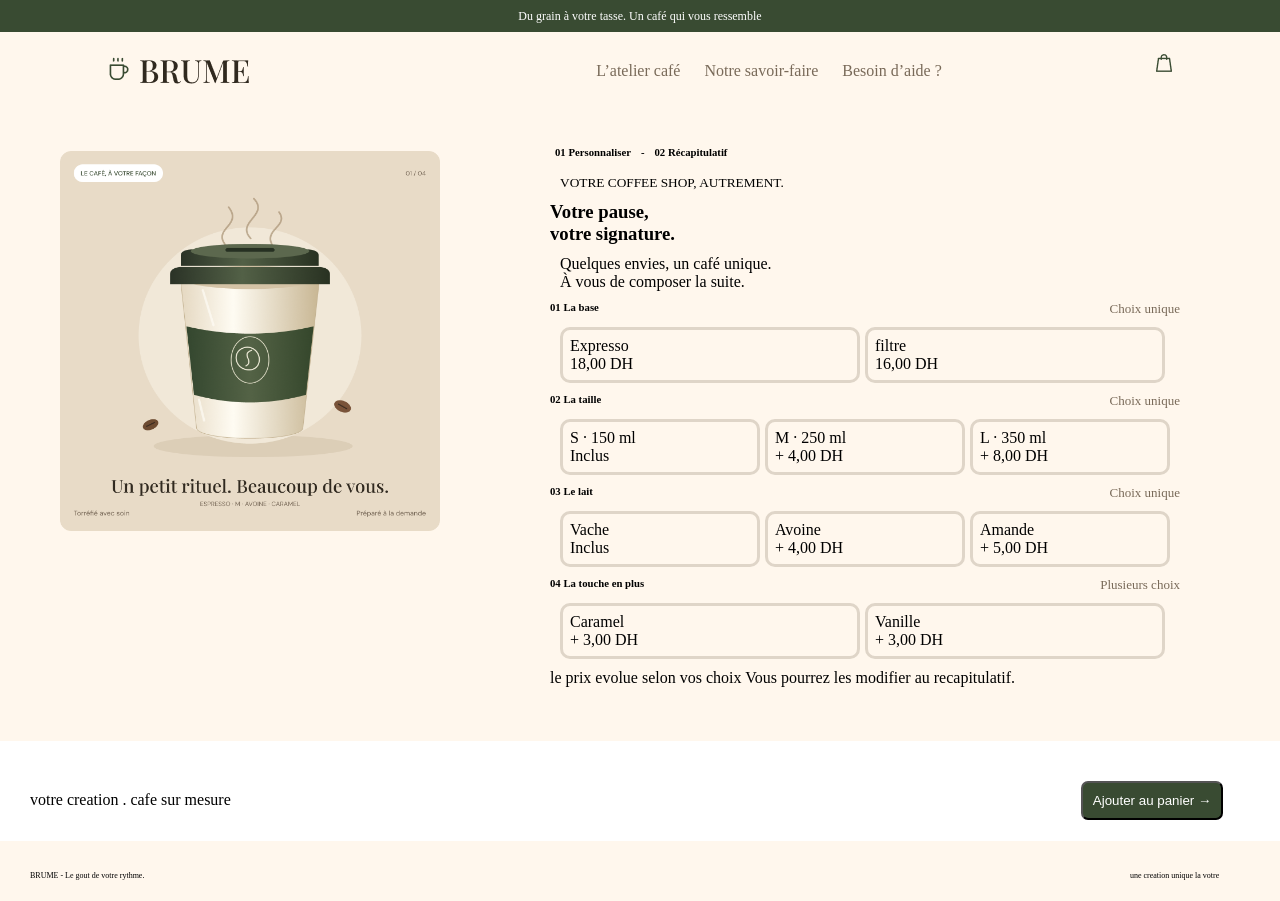
==== index.html @ 62fc6941 "fut footer" ====
<!DOCTYPE html>
<html lang="en">
<head>
    <meta charset="UTF-8">
    <meta name="viewport" content="width=device-width, initial-scale=1.0">

    <title>BRUME</title>
    <link rel="stylesheet" href="/Css/style.css">
</head>
<body>
<HEader>
    <section class="paragraf1"> 
<p > Du grain à votre tasse. Un café qui vous ressemble  </p>
    </section>
    <section class="Header-principale">
<div class="logo">
        <img src="/assets/Icon/Signature de marque.png" alt="">
</div>
<nav class="links">
<a href="">L’atelier café</a>
<a href="">Notre savoir-faire</a>
<a href="">Besoin d’aide ?</a>

</nav>
<div class="Icon">
    <img src="/assets/Icon/Panier.png" alt="">
    

</div>
      </section>
                  </HEader>
                  
                  
                  
                  
                  
                  
                  <main>
<section class="main-Principal">
  
      <section class="img">
    <img src="/assets/image/Aperçu produit en direct.png" alt="">

    </section>
  
    <section class="partie-achat">
<div class="p1">
     <h6>01  Personnaliser</h6>
     <h6>-</h6>
     <h6>02  Récapitulatif</h6>

</div>



<div class="p2">
    <p><small> VOTRE COFFEE SHOP, AUTREMENT.</small> </p>
    <h1><strong>Votre pause,<br>votre signature.</strong></h1>
    <p>Quelques envies, un café unique. <br> À vous de composer la suite.</p>
</div>


<div class="base" >
    <h6>01  La base</h6>
    <span>Choix unique</span>
</div>

<div class="la-base">
    
<div class="box1">
<p>Expresso</p>
<p>18,00 DH</p>
    </div>

<div class="box1">
<p>filtre</p>
<p>16,00 DH</p>
</div>

</div>





<div class="base" >
    <h6>02  La taille</h6>
    <span>Choix unique</span>
</div>

<div class="la-taille">
    
<div class="box2">
<p>S · 150 ml</p>
<p>Inclus</p>
    </div>

<div class="box2">
<p>  M · 250 ml</p>
<p>+ 4,00 DH</p>
</div>

<div class="box2">
<p>L · 350 ml</p>
<p>+ 8,00 DH</p>
</div>

</div>







<div class="base" >
    <h6>03  Le lait</h6>
    <span>Choix unique</span>
</div>

<div class="la-taille">
    
<div class="box2">
<p>Vache</p>
<p>Inclus</p>
    </div>

<div class="box2">
<p> Avoine </p>
<p>+ 4,00 DH</p>
</div>

<div class="box2">
<p>Amande</p>
<p>+ 5,00 DH</p>
</div>

</div>


<div class="base" >
    <h6>04  La touche en plus </h6>
    <span>Plusieurs choix</span>
</div>

<div class="la-base">
    
<div class="box1">
<p>Caramel</p>
<p>+ 3,00 DH</p>
    </div>

<div class="box1">
<p>Vanille</p>
<p>+ 3,00 DH</p>
</div>

</div>
<div>
    <p>
        le prix evolue selon vos choix Vous pourrez les modifier au recapitulatif. 
    </p>
</div>







    </section>

       
    
   </section>
   <section class="last-main">
    <div>
         <p>votre creation . cafe sur mesure </p>
    </div>
    <div >
        <button type="submit" > Ajouter au panier →  </button>
    </div>

   </section>

  




                  </main>
                  
                  
                  <footer>
                    <div class="foot">
                        <p>
                            BRUME - Le gout de votre rythme.
                        </p>
                        <p>
                            une creation unique la votre 
                        </p>
                    </div>
                 </footer>



               










                  





    
</body>
</html>
---- Css/style.css ----
*{
    margin: 0;
    padding: 0;
    box-sizing: border-box;
}
.paragraf1{
 background:#394B32 ;
 width: 100%;
 height: 32px;
 display: flex;
 justify-content: center;
 align-items: center;
 color: #FFFFFF;
 font-size: 12px;
 
}
.Header-principale{
  display: flex;
  justify-content: space-around;
  padding-top: 20PX;
  background-color: rgb(255, 247, 237);

}

.links{
    padding-top:10px ;

}
.links a{
    padding-left: 20px;
    text-decoration: none;
    color: #796A59;
}
.main-Principal{
    display: flex;
    background-color: rgb(255, 247, 237);
    height: 650px;
    
}
.img >img{

 width: 500px;   
 height:500px;
 padding:60px;

}
.partie-achat{
    padding-top: 50px;
    padding-left:50px;
}
.p1{
    display: flex;
}
.p1 h6{
    padding: 5px;

}
.p2 p{
    padding: 10px;
}


.base{
    display: grid;
    grid-template-columns:1fr auto ;

}
.base span{
    font-size: small;
    color: #796A59;
}
.la-base{
    display: grid;
    grid-template-columns:300px 300Px;
    padding: 10px;
    gap: 5px;
}
.box1{
    border: solid #DFD5C8;
    border-radius: 10px;
    padding: 7px;
}
.la-taille{
     display: grid;
         grid-template-columns:200px 200Px 200px;
         padding: 10px;
         gap: 5px;
}
.box2{
     border: solid #DFD5C8;
      border-radius: 10px;
      padding: 7px;
}
.last-main{
display: flex;
gap: 850PX;
padding-top: 40px;
height: 100Px;
}
.last-main p{
    padding-left: 30px;
    padding-top: 10px;
}
.last-main div button{
    padding: 10px;
    background:#394B32;
    border-radius: 7px;
    color: #FFFFFF;
}

.foot{
    background-color:rgb(255, 247, 237);
    display: grid;
    grid-template-columns: 1fr 150Px;
    padding-top: 30px;
    padding-left: 30px;
    font-size: 8px;
    height: 60px;
}
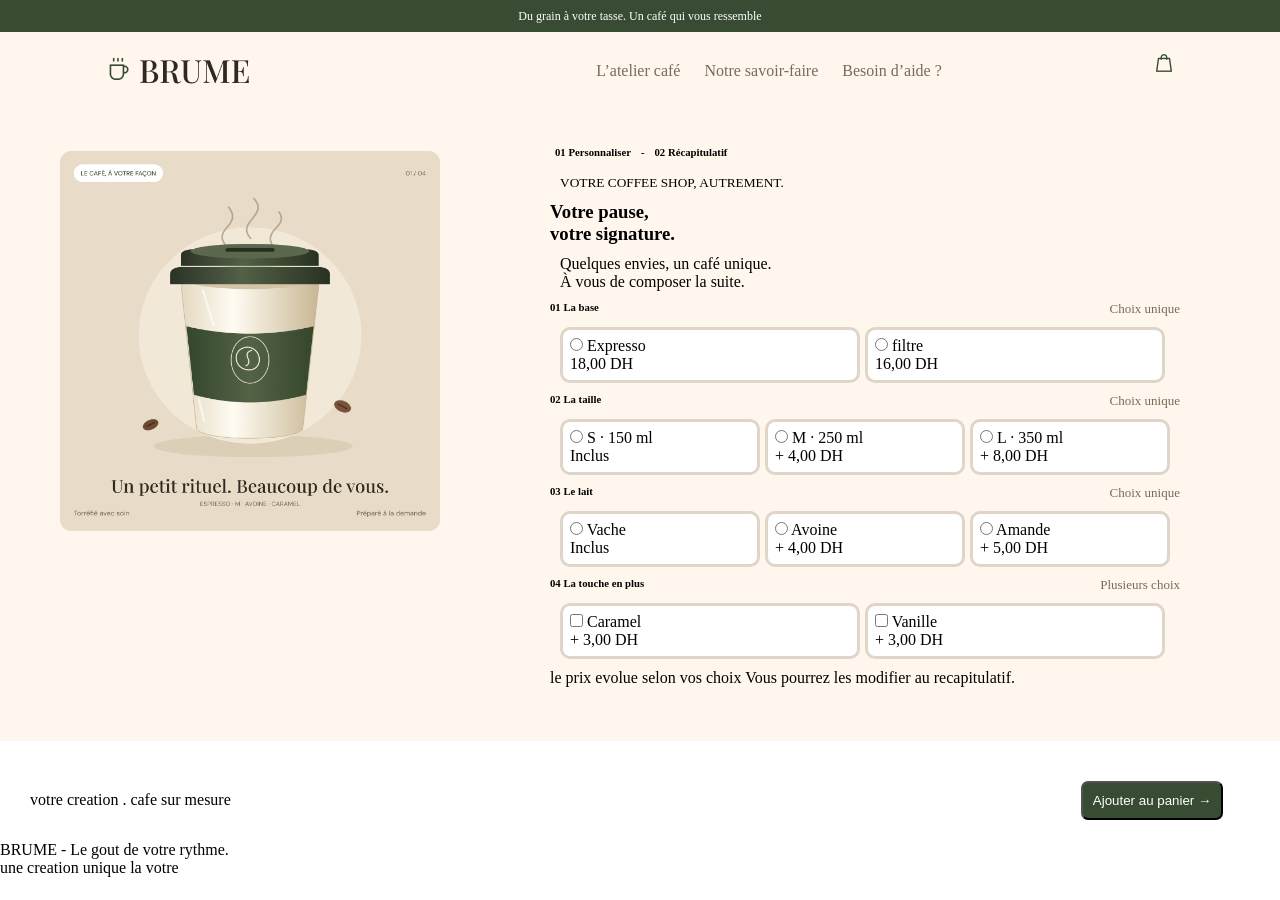
==== commit 42e8e7e2: "modification sur label" ====
--- a/index.html
+++ b/index.html
@@ -36,6 +36,9 @@
                   
                   
                   <main>
+                    <form action="">
+
+
 <section class="main-Principal">
   
       <section class="img">
@@ -67,14 +70,19 @@
 
 <div class="la-base">
     
+<div class="box1" >
+<label for="exp">
+    <input type="radio" id="exp" name="parti1"> Expresso 
+     <p>18,00 DH</p>
+     </label>
+      </div>
+
 <div class="box1">
-<p>Expresso</p>
-<p>18,00 DH</p>
-    </div>
-
-<div class="box1">
-<p>filtre</p>
+ <label for="filtre">
+        <input type="radio" id="filtre" name="parti1"> filtre
 <p>16,00 DH</p>
+</label>
+
 </div>
 
 </div>
@@ -91,18 +99,27 @@
 <div class="la-taille">
     
 <div class="box2">
-<p>S · 150 ml</p>
+<label for="S150">
+<input type="radio" id="S150" name="parti2"> S · 150 ml
 <p>Inclus</p>
-    </div>
-
-<div class="box2">
-<p>  M · 250 ml</p>
+</label>
+
+    </div>
+
+<div class="box2">
+    <label for="M250">
+<input type="radio" id="M250" name="parti2">  M · 250 ml
 <p>+ 4,00 DH</p>
-</div>
-
-<div class="box2">
-<p>L · 350 ml</p>
+    </label>
+
+</div>
+
+<div class="box2">
+<label for="L350">
+<input type="radio" id="L350" name="parti2"> L · 350 ml
 <p>+ 8,00 DH</p>
+</label>
+
 </div>
 
 </div>
@@ -121,18 +138,27 @@
 <div class="la-taille">
     
 <div class="box2">
-<p>Vache</p>
+<label for="Vache">
+<input type="radio" id="Vache" name="parti3"> Vache
 <p>Inclus</p>
-    </div>
-
-<div class="box2">
-<p> Avoine </p>
+</label>    
+
+    </div>
+
+<div class="box2">
+<label for="Avoine">
+<input type="radio" id="Avoine" name="parti3" > Avoine 
 <p>+ 4,00 DH</p>
-</div>
-
-<div class="box2">
-<p>Amande</p>
+</label>
+
+</div>
+
+<div class="box2">
+   <label for="Amande">
+<input type="radio" id="Amande" name="parti3"> Amande
 <p>+ 5,00 DH</p>
+   </label> 
+
 </div>
 
 </div>
@@ -146,13 +172,19 @@
 <div class="la-base">
     
 <div class="box1">
-<p>Caramel</p>
+    <label for="Caramel">
+<input type="checkbox" id="Caramel"> Caramel
 <p>+ 3,00 DH</p>
+    </label>
+
     </div>
 
 <div class="box1">
-<p>Vanille</p>
+    <label for="Vanille">
+<input type="checkbox" id="Vanille"> Vanille
 <p>+ 3,00 DH</p>
+    </label>
+
 </div>
 
 </div>
@@ -182,13 +214,11 @@
     </div>
 
    </section>
+                       </form>
 
   
 
-
-
-
-                  </main>
+        </main>
                   
                   
                   <footer>
--- a/Css/style.css
+++ b/Css/style.css
@@ -79,6 +79,7 @@
     border: solid #DFD5C8;
     border-radius: 10px;
     padding: 7px;
+    background-color: white;
 }
 .la-taille{
      display: grid;
@@ -90,6 +91,7 @@
      border: solid #DFD5C8;
       border-radius: 10px;
       padding: 7px;
+      background-color: white;
 }
 .last-main{
 display: flex;
@@ -108,12 +110,3 @@
     color: #FFFFFF;
 }
 
-.foot{
-    background-color:rgb(255, 247, 237);
-    display: grid;
-    grid-template-columns: 1fr 150Px;
-    padding-top: 30px;
-    padding-left: 30px;
-    font-size: 8px;
-    height: 60px;
-}
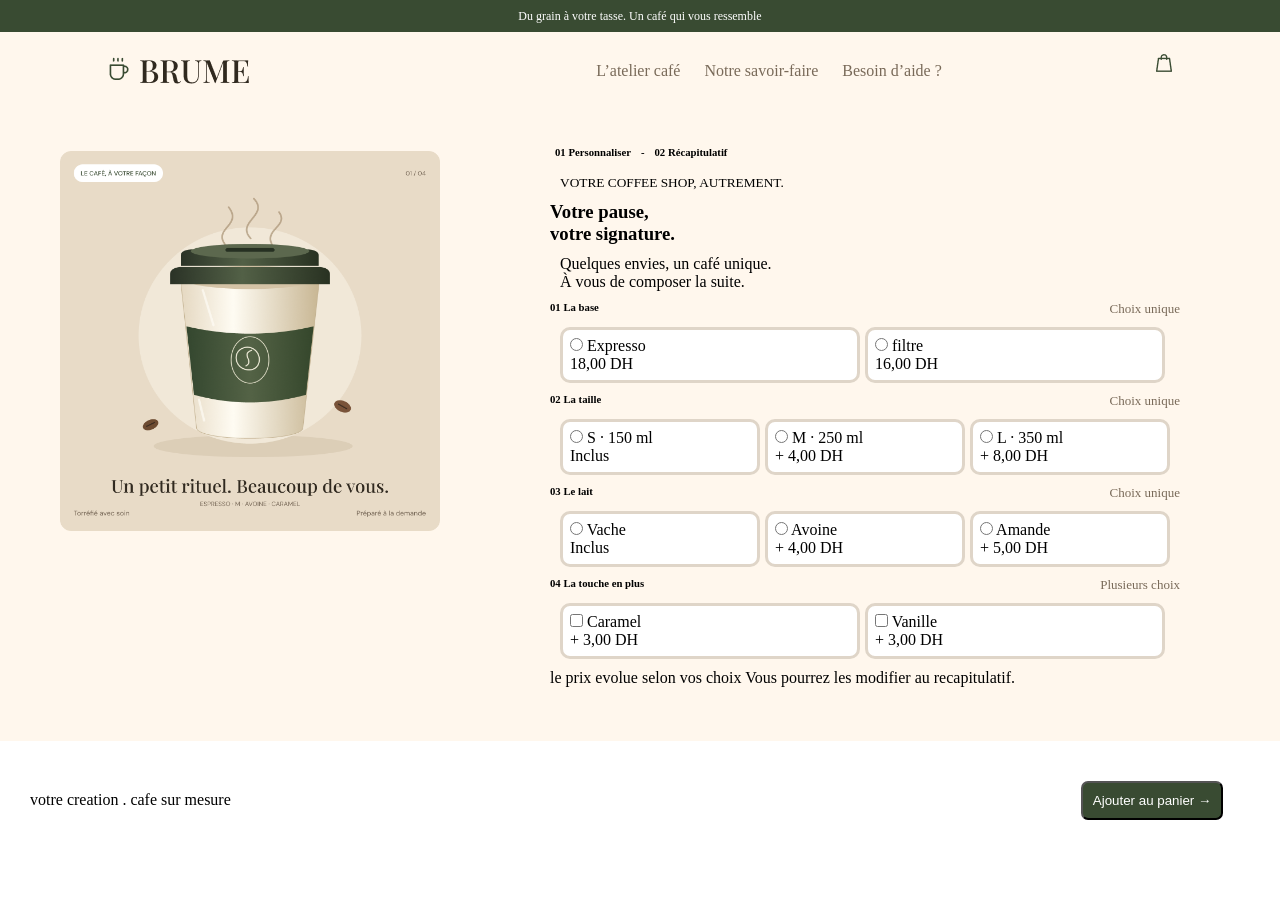
==== commit 8af30e90: "Merge branch 'fut/main' into develop" ====
--- a/index.html
+++ b/index.html
@@ -214,25 +214,13 @@
     </div>
 
    </section>
-                       </form>
 
   
 
-        </main>
-                  
-                  
-                  <footer>
-                    <div class="foot">
-                        <p>
-                            BRUME - Le gout de votre rythme.
-                        </p>
-                        <p>
-                            une creation unique la votre 
-                        </p>
-                    </div>
-                 </footer>
-
-
+
+
+
+                  </main>
 
                
 
--- a/Css/style.css
+++ b/Css/style.css
@@ -110,3 +110,12 @@
     color: #FFFFFF;
 }
 
+.foot{
+    background-color:rgb(255, 247, 237);
+    display: grid;
+    grid-template-columns: 1fr 150Px;
+    padding-top: 30px;
+    padding-left: 30px;
+    font-size: 8px;
+    height: 60px;
+}
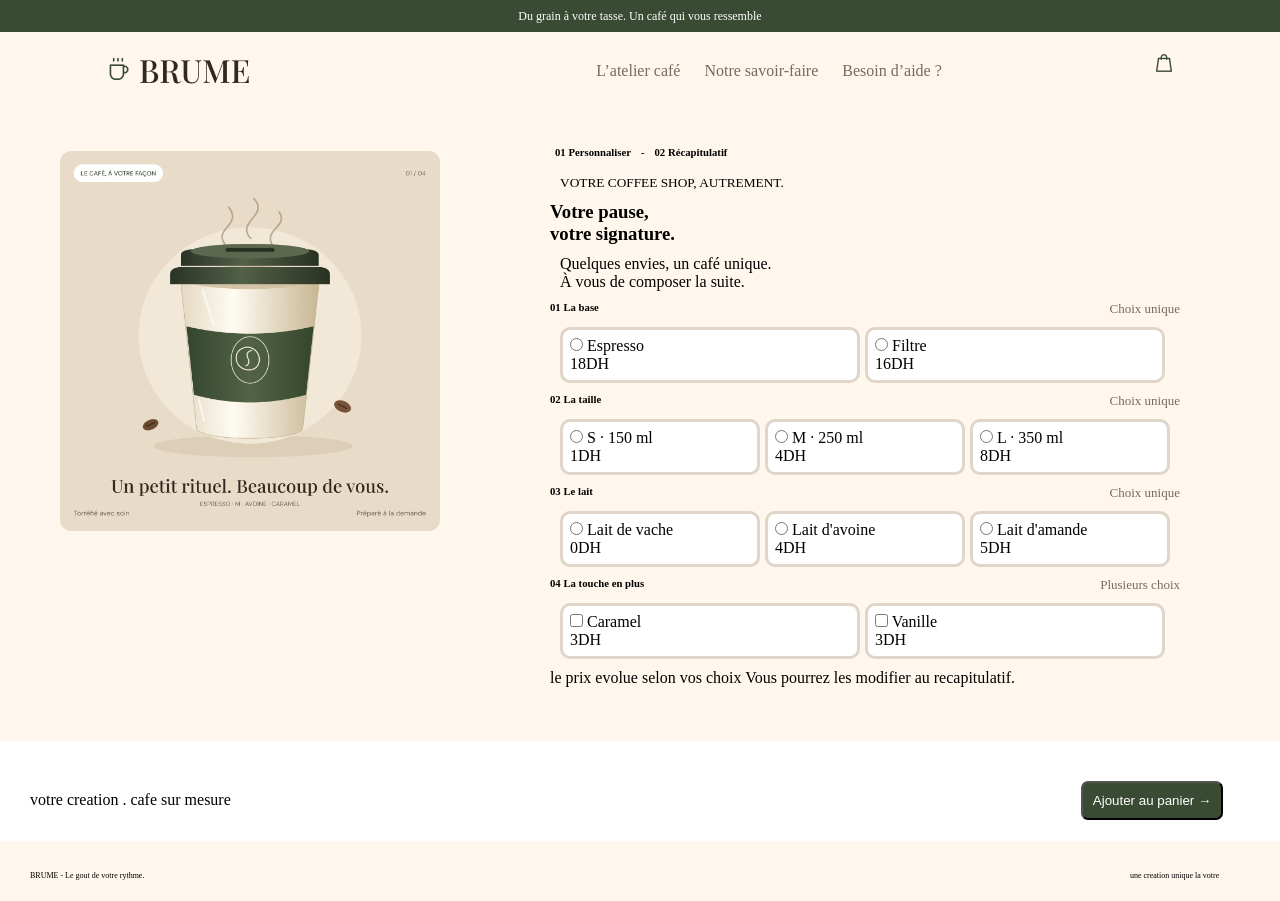
==== commit e6c1f304: "fut j.s links d'objet + modifie input" ====
--- a/index.html
+++ b/index.html
@@ -62,25 +62,27 @@
     <p>Quelques envies, un café unique. <br> À vous de composer la suite.</p>
 </div>
 
-
 <div class="base" >
     <h6>01  La base</h6>
     <span>Choix unique</span>
 </div>
 
-<div class="la-base">
+<div class="la-base box-1" >
     
 <div class="box1" >
-<label for="exp">
-    <input type="radio" id="exp" name="parti1"> Expresso 
-     <p>18,00 DH</p>
+    <label for="exp" class="label1">
+        <input type="radio" id="exp" name="parti1">   
+        <span class="option-name">Expresso</span>
+        <p class="option-price">18,00 DH</p>
      </label>
-      </div>
-
-<div class="box1">
- <label for="filtre">
-        <input type="radio" id="filtre" name="parti1"> filtre
-<p>16,00 DH</p>
+</div>
+
+
+<div class="box1" >
+ <label for="filtre" class="label1" >
+        <input type="radio" id="filtre" name="parti1">
+         <span class="option-name">filtre</span>
+        <p class="option-price">16,00 DH</p>
 </label>
 
 </div>
@@ -96,28 +98,30 @@
     <span>Choix unique</span>
 </div>
 
-<div class="la-taille">
-    
-<div class="box2">
+<div class="la-taille box-2">
+    
+<div class="box2 ">
 <label for="S150">
-<input type="radio" id="S150" name="parti2"> S · 150 ml
-<p>Inclus</p>
+<input type="radio" id="S150" name="parti2"> <span class="taille-name">S · 150 ml </span> 
+<p class="taille-price">Inclus</p>
 </label>
 
     </div>
 
 <div class="box2">
     <label for="M250">
-<input type="radio" id="M250" name="parti2">  M · 250 ml
-<p>+ 4,00 DH</p>
+<input type="radio" id="M250" name="parti2"> 
+<span class="taille-name"> M · 250 ml</span>
+<p class="taille-price" >+ 4,00 DH</p>
     </label>
 
 </div>
 
 <div class="box2">
-<label for="L350">
-<input type="radio" id="L350" name="parti2"> L · 350 ml
-<p>+ 8,00 DH</p>
+    <label for="L350">
+<input type="radio" id="L350" name="parti2">
+ <span class="taille-name"> L · 350 ml </span> 
+<p class="taille-price" >+ 8,00 DH</p>
 </label>
 
 </div>
@@ -135,28 +139,31 @@
     <span>Choix unique</span>
 </div>
 
-<div class="la-taille">
+<div class="la-taille box-3" >
     
 <div class="box2">
 <label for="Vache">
-<input type="radio" id="Vache" name="parti3"> Vache
-<p>Inclus</p>
+<input type="radio" id="Vache" name="parti3">
+<span class="lait-Name">Vache</span> 
+<p class="lait-price">Inclus</p>
 </label>    
 
     </div>
 
 <div class="box2">
 <label for="Avoine">
-<input type="radio" id="Avoine" name="parti3" > Avoine 
-<p>+ 4,00 DH</p>
+<input type="radio" id="Avoine" name="parti3" >
+<span class="lait-Name"> Avoine </span>
+<p class="lait-price">+ 4,00 DH</p>
 </label>
 
 </div>
 
 <div class="box2">
    <label for="Amande">
-<input type="radio" id="Amande" name="parti3"> Amande
-<p>+ 5,00 DH</p>
+<input type="radio" id="Amande" name="parti3"> 
+<span class="lait-Name"> Amande</span>
+<p class="lait-price">+ 5,00 DH</p>
    </label> 
 
 </div>
@@ -169,20 +176,21 @@
     <span>Plusieurs choix</span>
 </div>
 
-<div class="la-base">
+<div class="la-base box-4">
     
 <div class="box1">
     <label for="Caramel">
-<input type="checkbox" id="Caramel"> Caramel
-<p>+ 3,00 DH</p>
+        <input type="checkbox" id="Caramel">
+        <span class="Touche-Name"> Caramel   </span> 
+        <p class="Touche-Price">+ 3,00 DH</p>
     </label>
-
-    </div>
+</div>
 
 <div class="box1">
     <label for="Vanille">
-<input type="checkbox" id="Vanille"> Vanille
-<p>+ 3,00 DH</p>
+<input type="checkbox" id="Vanille"> 
+<span class="Touche-Name">Vanille  </span> 
+<p class="Touche-Price">+ 3,00 DH</p>
     </label>
 
 </div>
@@ -229,16 +237,25 @@
 
 
 
-
-
-
-
-                  
-
-
-
-
-
-    
+ <footer>
+                    <div class="foot">
+                        <p>
+                            BRUME - Le gout de votre rythme.
+                        </p>
+                        <p>
+                            une creation unique la votre 
+                        </p>
+                    </div>
+                 </footer>
+
+
+
+                  
+
+
+
+
+
+<script src="/script.js"></script>    
 </body>
 </html>
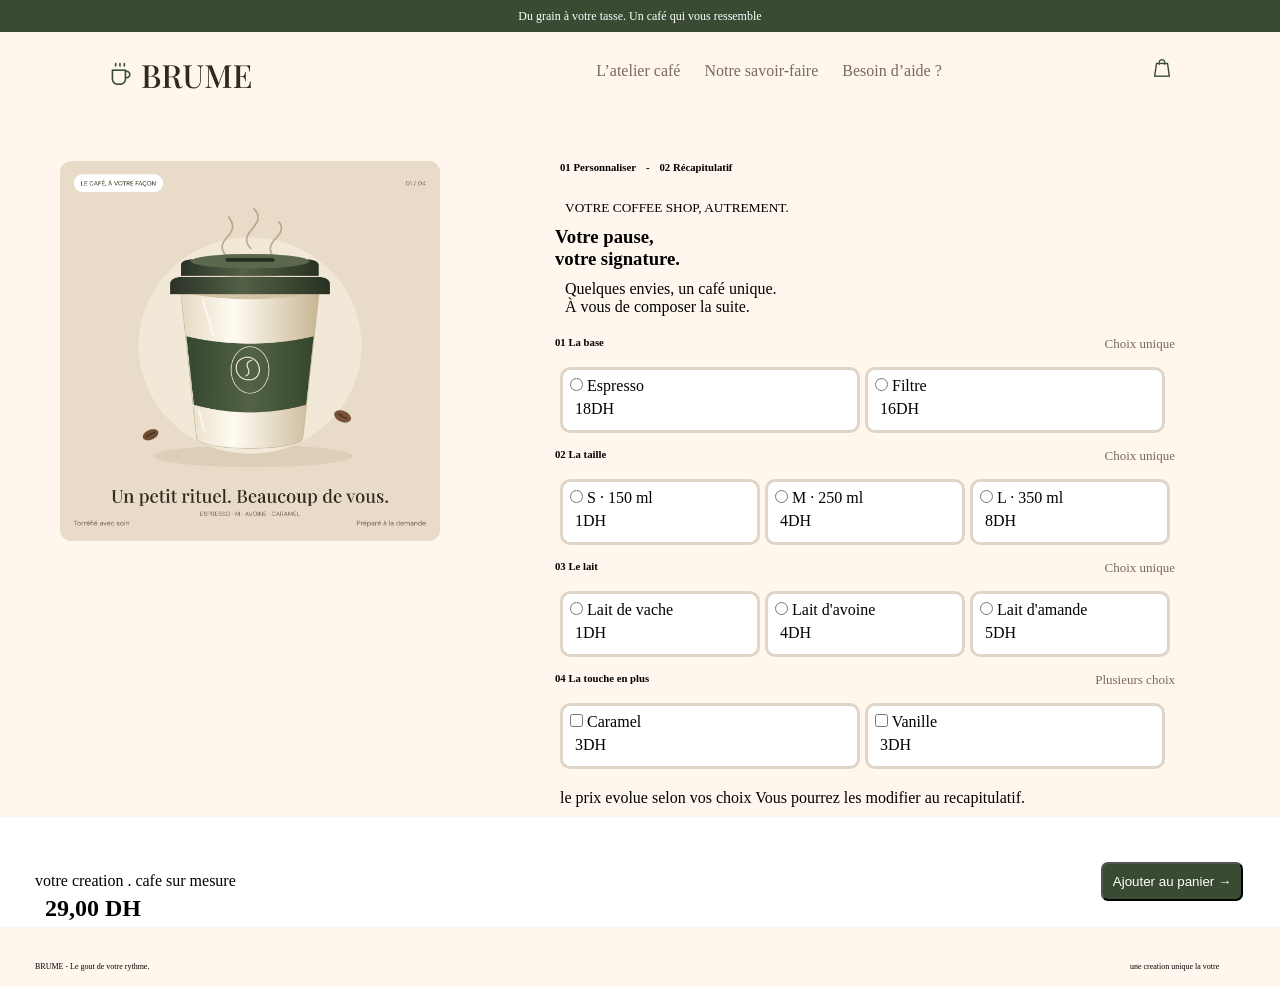
==== commit db23275a: "fut link data dynamique + click switch page" ====
--- a/index.html
+++ b/index.html
@@ -1,5 +1,6 @@
 <!DOCTYPE html>
 <html lang="en">
+
 <head>
     <meta charset="UTF-8">
     <meta name="viewport" content="width=device-width, initial-scale=1.0">
@@ -7,255 +8,346 @@
     <title>BRUME</title>
     <link rel="stylesheet" href="/Css/style.css">
 </head>
+
 <body>
-<HEader>
-    <section class="paragraf1"> 
-<p > Du grain à votre tasse. Un café qui vous ressemble  </p>
-    </section>
-    <section class="Header-principale">
-<div class="logo">
-        <img src="/assets/Icon/Signature de marque.png" alt="">
-</div>
-<nav class="links">
-<a href="">L’atelier café</a>
-<a href="">Notre savoir-faire</a>
-<a href="">Besoin d’aide ?</a>
-
-</nav>
-<div class="Icon">
-    <img src="/assets/Icon/Panier.png" alt="">
-    
-
-</div>
-      </section>
-                  </HEader>
-                  
-                  
-                  
-                  
-                  
-                  
-                  <main>
-                    <form action="">
-
-
-<section class="main-Principal">
-  
-      <section class="img">
-    <img src="/assets/image/Aperçu produit en direct.png" alt="">
-
-    </section>
-  
-    <section class="partie-achat">
-<div class="p1">
-     <h6>01  Personnaliser</h6>
-     <h6>-</h6>
-     <h6>02  Récapitulatif</h6>
-
-</div>
-
-
-
-<div class="p2">
-    <p><small> VOTRE COFFEE SHOP, AUTREMENT.</small> </p>
-    <h1><strong>Votre pause,<br>votre signature.</strong></h1>
-    <p>Quelques envies, un café unique. <br> À vous de composer la suite.</p>
-</div>
-
-<div class="base" >
-    <h6>01  La base</h6>
-    <span>Choix unique</span>
-</div>
-
-<div class="la-base box-1" >
-    
-<div class="box1" >
-    <label for="exp" class="label1">
-        <input type="radio" id="exp" name="parti1">   
-        <span class="option-name">Expresso</span>
-        <p class="option-price">18,00 DH</p>
-     </label>
-</div>
-
-
-<div class="box1" >
- <label for="filtre" class="label1" >
-        <input type="radio" id="filtre" name="parti1">
-         <span class="option-name">filtre</span>
-        <p class="option-price">16,00 DH</p>
-</label>
-
-</div>
-
-</div>
-
-
-
-
-
-<div class="base" >
-    <h6>02  La taille</h6>
-    <span>Choix unique</span>
-</div>
-
-<div class="la-taille box-2">
-    
-<div class="box2 ">
-<label for="S150">
-<input type="radio" id="S150" name="parti2"> <span class="taille-name">S · 150 ml </span> 
-<p class="taille-price">Inclus</p>
-</label>
-
-    </div>
-
-<div class="box2">
-    <label for="M250">
-<input type="radio" id="M250" name="parti2"> 
-<span class="taille-name"> M · 250 ml</span>
-<p class="taille-price" >+ 4,00 DH</p>
-    </label>
-
-</div>
-
-<div class="box2">
-    <label for="L350">
-<input type="radio" id="L350" name="parti2">
- <span class="taille-name"> L · 350 ml </span> 
-<p class="taille-price" >+ 8,00 DH</p>
-</label>
-
-</div>
-
-</div>
-
-
-
-
-
-
-
-<div class="base" >
-    <h6>03  Le lait</h6>
-    <span>Choix unique</span>
-</div>
-
-<div class="la-taille box-3" >
-    
-<div class="box2">
-<label for="Vache">
-<input type="radio" id="Vache" name="parti3">
-<span class="lait-Name">Vache</span> 
-<p class="lait-price">Inclus</p>
-</label>    
-
-    </div>
-
-<div class="box2">
-<label for="Avoine">
-<input type="radio" id="Avoine" name="parti3" >
-<span class="lait-Name"> Avoine </span>
-<p class="lait-price">+ 4,00 DH</p>
-</label>
-
-</div>
-
-<div class="box2">
-   <label for="Amande">
-<input type="radio" id="Amande" name="parti3"> 
-<span class="lait-Name"> Amande</span>
-<p class="lait-price">+ 5,00 DH</p>
-   </label> 
-
-</div>
-
-</div>
-
-
-<div class="base" >
-    <h6>04  La touche en plus </h6>
-    <span>Plusieurs choix</span>
-</div>
-
-<div class="la-base box-4">
-    
-<div class="box1">
-    <label for="Caramel">
-        <input type="checkbox" id="Caramel">
-        <span class="Touche-Name"> Caramel   </span> 
-        <p class="Touche-Price">+ 3,00 DH</p>
-    </label>
-</div>
-
-<div class="box1">
-    <label for="Vanille">
-<input type="checkbox" id="Vanille"> 
-<span class="Touche-Name">Vanille  </span> 
-<p class="Touche-Price">+ 3,00 DH</p>
-    </label>
-
-</div>
-
-</div>
-<div>
-    <p>
-        le prix evolue selon vos choix Vous pourrez les modifier au recapitulatif. 
-    </p>
-</div>
-
-
-
-
-
-
-
-    </section>
-
-       
-    
-   </section>
-   <section class="last-main">
-    <div>
-         <p>votre creation . cafe sur mesure </p>
-    </div>
-    <div >
-        <button type="submit" > Ajouter au panier →  </button>
-    </div>
-
-   </section>
-
-  
-
-
-
-
-                  </main>
-
-               
-
-
-
-
-
-
- <footer>
-                    <div class="foot">
+    <HEader>
+        <section class="paragraf1">
+            <p> Du grain à votre tasse. Un café qui vous ressemble </p>
+        </section>
+        <section class="Header-principale">
+            <div class="logo">
+                <img src="/assets/Icon/Signature de marque.png" alt="">
+            </div>
+            <nav class="links">
+                <a href="">L’atelier café</a>
+                <a href="">Notre savoir-faire</a>
+                <a href="">Besoin d’aide ?</a>
+
+            </nav>
+            <div class="Icon">
+                <img src="/assets/Icon/Panier.png" alt="">
+
+
+            </div>
+        </section>
+    </HEader>
+
+
+
+
+
+
+    <main>
+        <form action="">
+
+
+            <section class="main-Principal">
+
+                <section class="img">
+                    <img src="/assets/image/Aperçu produit en direct.png" alt="">
+
+                </section>
+
+                <section class="partie-achat">
+                    <div class="p1">
+                        <h6>01 Personnaliser</h6>
+                        <h6>-</h6>
+                        <h6>02 Récapitulatif</h6>
+
+                    </div>
+
+
+
+                    <div class="p2">
+                        <p><small> VOTRE COFFEE SHOP, AUTREMENT.</small> </p>
+                        <h1><strong>Votre pause,<br>votre signature.</strong></h1>
+                        <p>Quelques envies, un café unique. <br> À vous de composer la suite.</p>
+                    </div>
+                    <section>
+
+                        <div class="base">
+                            <h6>01 La base</h6>
+                            <span>Choix unique</span>
+                        </div>
+
+                        <div class="la-base box-1">
+
+                            <div class="box1">
+                                <label for="exp" class="label1">
+                                    <input type="radio" id="exp" name="parti1">
+                                    <span class="base-espresso-name">Expresso</span>
+                                    <p class="base-espresso-price">18,00 DH</p>
+                                </label>
+                            </div>
+
+
+                            <div class="box1">
+                                <label for="filtre" class="label1">
+                                    <input type="radio" id="filtre" name="parti1">
+                                    <span class="base-filtre-name">filtre</span>
+                                    <p class="base-filtre-price">16,00 DH</p>
+                                </label>
+
+                            </div>
+
+                        </div>
+
+
+
+
+
+                        <div class="base">
+                            <h6>02 La taille</h6>
+                            <span>Choix unique</span>
+                        </div>
+
+                        <div class="la-taille box-2">
+
+                            <div class="box2 ">
+                                <label for="S150">
+                                    <input type="radio" id="S150" name="parti2">
+                                    <span class="taille-s-name">S · 150 ml </span>
+                                    <p class="taille-s-price">Inclus</p>
+                                </label>
+
+                            </div>
+
+                            <div class="box2">
+                                <label for="M250">
+                                    <input type="radio" id="M250" name="parti2">
+                                    <span class="taille-m-name"> M · 250 ml</span>
+                                    <p class="taille-m-price">+ 4,00 DH</p>
+                                </label>
+
+                            </div>
+
+                            <div class="box2">
+                                <label for="L350">
+                                    <input type="radio" id="L350" name="parti2">
+                                    <span class="taille-l-name"> L · 350 ml </span>
+                                    <p class="taille-l-price">+ 8,00 DH</p>
+                                </label>
+
+                            </div>
+
+                        </div>
+
+
+
+
+
+
+
+                        <div class="base">
+                            <h6>03 Le lait</h6>
+                            <span>Choix unique</span>
+                        </div>
+
+                        <div class="la-taille box-3">
+
+                            <div class="box2">
+                                <label for="Vache">
+                                    <input type="radio" id="Vache" name="parti3">
+                                    <span class="lait-vache-name">Vache</span>
+                                    <p class="lait-vache-price">Inclus</p>
+                                </label>
+
+                            </div>
+
+                            <div class="box2">
+                                <label for="Avoine">
+                                    <input type="radio" id="Avoine" name="parti3">
+                                    <span class="lait-avoine-name"> Avoine </span>
+                                    <p class="lait-avoine-price">+ 4,00 DH</p>
+                                </label>
+
+                            </div>
+
+                            <div class="box2">
+                                <label for="Amande">
+                                    <input type="radio" id="Amande" name="parti3">
+                                    <span class="lait-amande-name"> Amande</span>
+                                    <p class="lait-amande-price">+ 5,00 DH</p>
+                                </label>
+
+                            </div>
+
+                        </div>
+
+
+                        <div class="base">
+                            <h6>04 La touche en plus </h6>
+                            <span>Plusieurs choix</span>
+                        </div>
+
+                        <div class="la-base box-4">
+
+                            <div class="box1">
+                                <label for="Caramel">
+                                    <input type="checkbox" id="Caramel">
+                                    <span class="supplements-caramel-name"> Caramel </span>
+                                    <p class="supplements-caramel-price"> 3,00 DH</p>
+                                </label>
+                            </div>
+
+                            <div class="box1">
+                                <label for="Vanille">
+                                    <input type="checkbox" id="Vanille">
+                                    <span class="supplements-vanille-name">Vanille </span>
+                                    <p class="supplements-vanille-price">+ 3,00 DH</p>
+                                </label>
+
+                            </div>
+
+                        </div>
+                    </section>
+
+                    <div>
                         <p>
-                            BRUME - Le gout de votre rythme.
+                            le prix evolue selon vos choix Vous pourrez les modifier au recapitulatif.
                         </p>
-                        <p>
-                            une creation unique la votre 
-                        </p>
-                    </div>
-                 </footer>
-
-
-
-                  
-
-
-
-
-
-<script src="/script.js"></script>    
+                    </div>
+
+
+
+
+
+
+
+                </section>
+
+
+
+            </section>
+            <section class="last-main">
+                <div>
+                    <p>votre creation . cafe sur mesure </p>
+                    <h1>29,00 DH</h1>
+                </div>
+                <div>
+                    <button class="ajouterPanier" type="button"> Ajouter au panier → </button>
+                </div>
+
+            </section>
+
+
+
+
+
+
+
+
+
+
+
+
+
+
+
+            <section class="main-secondair hidden" >
+             
+             <section class="page2-prMain">
+                    <div>
+                        <p>01 Personnaliser - 02 Récapitulatif</p>
+
+                    </div>
+                    <div>
+                        <p>VOTRE CRÉATION EST PRÊTE</p>
+                        <h2>Votre moment café,<br> exactement comme vous l’aimez.</h2>
+                    </div>
+
+                </section>
+
+                <section class="main-Principal">
+
+                    <section class="img">
+                        <img src="/assets/image/Aperçu produit en direct.png" alt="">
+
+
+                    </section>
+
+                    <section class="partie-Pay">
+                        <h6>✓ Sélection ajoutée</h6>
+                        <h3>Votre récapitulatif</h3>
+                        <p>Une création personnalisée · Quantité : 1</p>
+                        <hr>
+                        <div>
+                            <p>Base · Espresso </p>
+                            <span> 18,00 DH </span>
+                        </div>
+                        <div>
+                            <p>Taille · M / 250 ml </p>
+                            <span> 4,00 DH</span>
+                        </div>
+                        <div>
+                            <p>Lait · Avoine </p>
+                            <span> 4,00 DH</span>
+                        </div>
+
+                        <div>
+                            <p>Supplément · Caramel</p>
+                            <span>3,00 DH</span>
+                        </div>
+                        <hr>
+                        <div>
+                            <h5><strong> Total </strong></h5>
+                            <span><strong>29,00 DH </strong></span>
+                        </div>
+                        <p>Prix de cette sélection · aucun paiement effectué.</p>
+                        <button class="but-pg2" type="button"> Créer un autre café →</button>
+                    </section>
+
+
+
+
+
+
+
+                </section>
+
+                <div>
+                    <p>Votre café signature</p>
+                    <p>Espresso · M · Avoine · Caramel</p>
+                </div>
+
+            </section>
+
+
+
+
+
+
+
+
+    </main>
+
+
+
+
+
+
+
+
+    <footer>
+        <div class="foot">
+            <p>
+                BRUME - Le gout de votre rythme.
+            </p>
+            <p>
+                une creation unique la votre
+            </p>
+        </div>
+    </footer>
+
+
+
+
+
+
+
+
+
+    <script src="/script.js"></script>
 </body>
+
 </html>
--- a/Css/style.css
+++ b/Css/style.css
@@ -34,7 +34,8 @@
 .main-Principal{
     display: flex;
     background-color: rgb(255, 247, 237);
-    height: 650px;
+    height: fit-content;
+
     
 }
 .img >img{
@@ -59,6 +60,12 @@
     padding: 10px;
 }
 
+/* input{
+    /* appearance: none;
+    /* height:50px;
+    width: 50px;
+    background-color: #796A59; */ 
+ 
 
 .base{
     display: grid;
@@ -97,16 +104,57 @@
 display: flex;
 gap: 850PX;
 padding-top: 40px;
-height: 100Px;
+height: fit-content;
 }
-.last-main p{
+.last-main p {
     padding-left: 30px;
     padding-top: 10px;
+}
+.last-main h1{
+    padding-left: 40px;
 }
 .last-main div button{
     padding: 10px;
     background:#394B32;
     border-radius: 7px;
+    color: #FFFFFF;
+}
+
+.page2-prMain{
+    background-color:rgb(255, 247, 237); ;
+}
+.page2-prMain div p,h2{
+    padding-top:20px ;
+    padding-left: 60px;
+    
+}
+
+
+.partie-Pay{
+    padding-top:55px ;
+    padding-left: 50px;
+    background-color: #FFFFFF;
+    width: 700px;
+    height: 500px;
+    border-radius: 15px;
+}
+.partie-Pay h6,h3,p,div{
+    padding:5px ;
+} 
+.partie-Pay div {
+    display: flex;
+    gap: 30px;
+}
+.partie-Pay div span{
+    padding-left: 100px;
+    
+}
+
+.but-pg2{
+    width: 600px;
+    height: 40px;
+    border-radius: 4px;
+    background-color: #394B32;
     color: #FFFFFF;
 }
 
@@ -119,3 +167,9 @@
     font-size: 8px;
     height: 60px;
 }
+
+
+.hidden{
+    display: none;
+    
+}
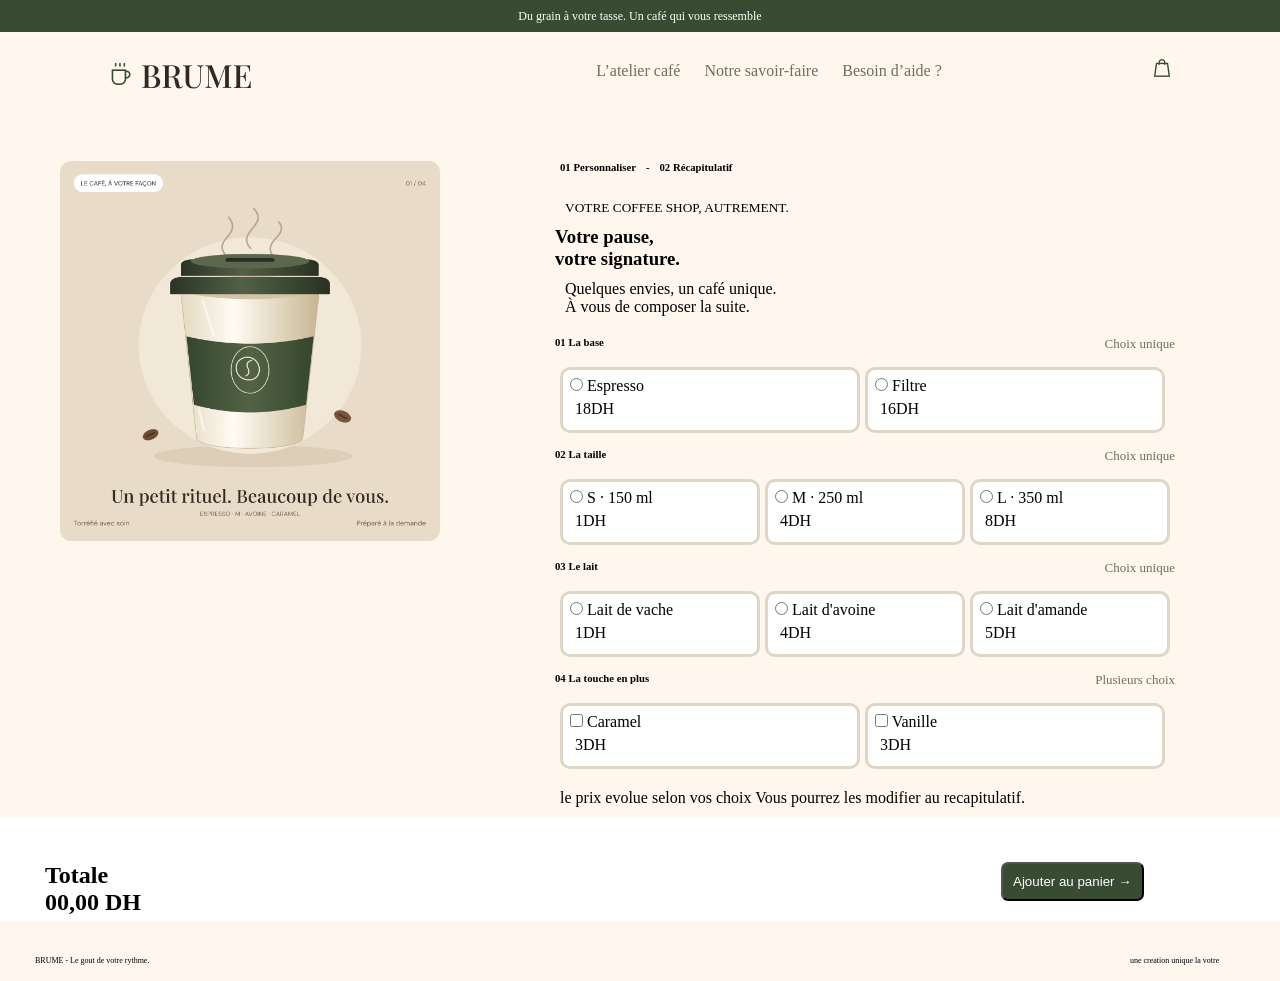
==== commit ca7cdec3: "fut add Calcule" ====
--- a/index.html
+++ b/index.html
@@ -63,7 +63,7 @@
                         <h1><strong>Votre pause,<br>votre signature.</strong></h1>
                         <p>Quelques envies, un café unique. <br> À vous de composer la suite.</p>
                     </div>
-                    <section>
+                    <section class="inpu-section">
 
                         <div class="base">
                             <h6>01 La base</h6>
@@ -105,7 +105,7 @@
 
                             <div class="box2 ">
                                 <label for="S150">
-                                    <input type="radio" id="S150" name="parti2">
+                                    <input type="radio" id="S150" name="parti2" >
                                     <span class="taille-s-name">S · 150 ml </span>
                                     <p class="taille-s-price">Inclus</p>
                                 </label>
@@ -221,8 +221,8 @@
             </section>
             <section class="last-main">
                 <div>
-                    <p>votre creation . cafe sur mesure </p>
-                    <h1>29,00 DH</h1>
+                    <h1> Totale </h1>
+                    <h1 class="summ">00,00 DH</h1>
                 </div>
                 <div>
                     <button class="ajouterPanier" type="button"> Ajouter au panier → </button>
@@ -295,6 +295,7 @@
                         </div>
                         <p>Prix de cette sélection · aucun paiement effectué.</p>
                         <button class="but-pg2" type="button"> Créer un autre café →</button>
+                        <p class="message"> Votre sélection reste modifiable à tout moment.</p>
                     </section>
 
 
@@ -305,9 +306,12 @@
 
                 </section>
 
-                <div>
-                    <p>Votre café signature</p>
-                    <p>Espresso · M · Avoine · Caramel</p>
+                <div class="Modifier">
+                   <div> <p>Votre café signature</p>
+                    <p>Espresso · M · Avoine · Caramel</p> </div>
+                    <div>
+                        <a href=""> Modifier</a>
+                    </div>
                 </div>
 
             </section>
--- a/Css/style.css
+++ b/Css/style.css
@@ -157,6 +157,24 @@
     background-color: #394B32;
     color: #FFFFFF;
 }
+.message{
+  background-color: #E9EEDC;
+    border: solid  floralwhite ;
+    border-radius:6px;
+    padding: 10px;
+    width: 600px;
+    height: 40px;
+    margin-top: 10px;
+}
+.Modifier{
+    display: flex;
+    gap: 150px;
+    
+}
+.Modifier a{
+   color: #394B32;
+}
+
 
 .foot{
     background-color:rgb(255, 247, 237);
@@ -172,4 +190,40 @@
 .hidden{
     display: none;
     
+}
+@media only screen and (max-width:378px) {
+
+  .links{
+    display: none;
+  }  
+  .main-Principal{
+    flex-direction: column;
+    align-items: center;
+   
+  }
+  .main-Principal img{
+    width: 400px;
+    height: auto;
+  }
+ .partie-achat{
+    padding: 0px;
+     }
+     .p1{
+               padding-left: 200PX;
+     }
+     .p2{
+        padding-left:200PX ;
+     }
+    
+    .ajouterPanier{
+         
+         
+         
+    }
+    .partie-Pay{
+        width: auto;
+
+
+    }
+
 }
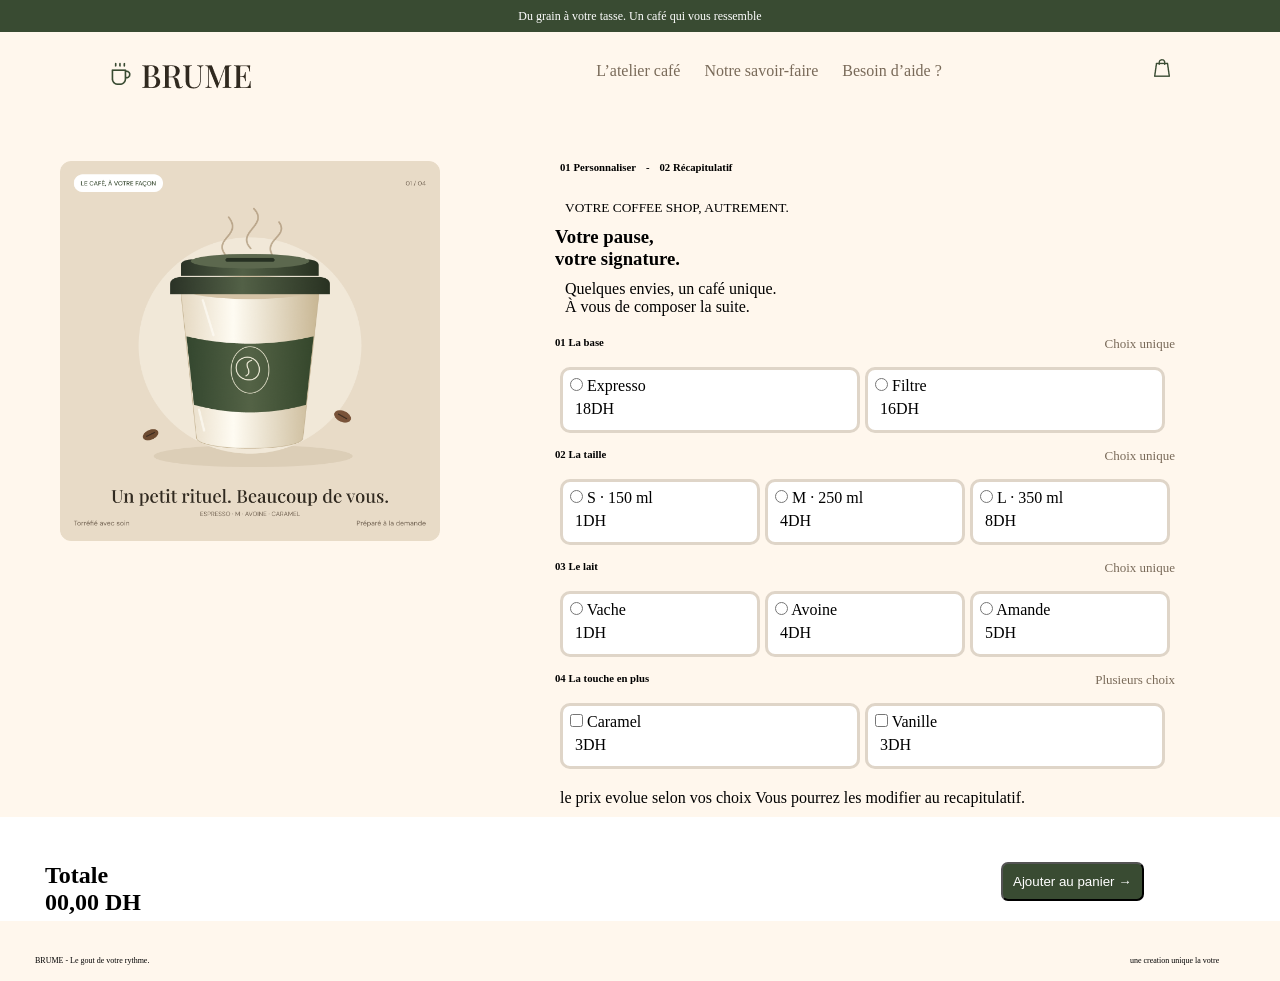
==== commit 754aafd7: "add affiche tickets" ====
--- a/index.html
+++ b/index.html
@@ -1,5 +1,5 @@
 <!DOCTYPE html>
-<html lang="en">
+<html lang="fr">
 
 <head>
     <meta charset="UTF-8">
@@ -271,27 +271,27 @@
                         <h3>Votre récapitulatif</h3>
                         <p>Une création personnalisée · Quantité : 1</p>
                         <hr>
-                        <div>
-                            <p>Base · Espresso </p>
-                            <span> 18,00 DH </span>
-                        </div>
-                        <div>
-                            <p>Taille · M / 250 ml </p>
-                            <span> 4,00 DH</span>
-                        </div>
-                        <div>
-                            <p>Lait · Avoine </p>
-                            <span> 4,00 DH</span>
-                        </div>
-
-                        <div>
-                            <p>Supplément · Caramel</p>
-                            <span>3,00 DH</span>
+                        <div >
+                            <p class="base-name">Base · Espresso </p>
+                            <span class="base-price"> 18,00 DH </span>
+                        </div>
+                        <div >
+                            <p class="taille-name">Taille · M / 250 ml </p>
+                            <span class="taille-price" > 4,00 DH</span>
+                        </div>
+                        <div >
+                            <p class="lait-name">Lait · Avoine </p>
+                            <span class="lait-price"> 4,00 DH</span>
+                        </div>
+
+                        <div >
+                            <p class="Supplément-name">Supplément · Caramel</p>
+                            <span class="Supplément-price">3,00 DH</span>
                         </div>
                         <hr>
                         <div>
                             <h5><strong> Total </strong></h5>
-                            <span><strong>29,00 DH </strong></span>
+                            <span class="prixTotal"><strong>00,00 DH </strong></span>
                         </div>
                         <p>Prix de cette sélection · aucun paiement effectué.</p>
                         <button class="but-pg2" type="button"> Créer un autre café →</button>
